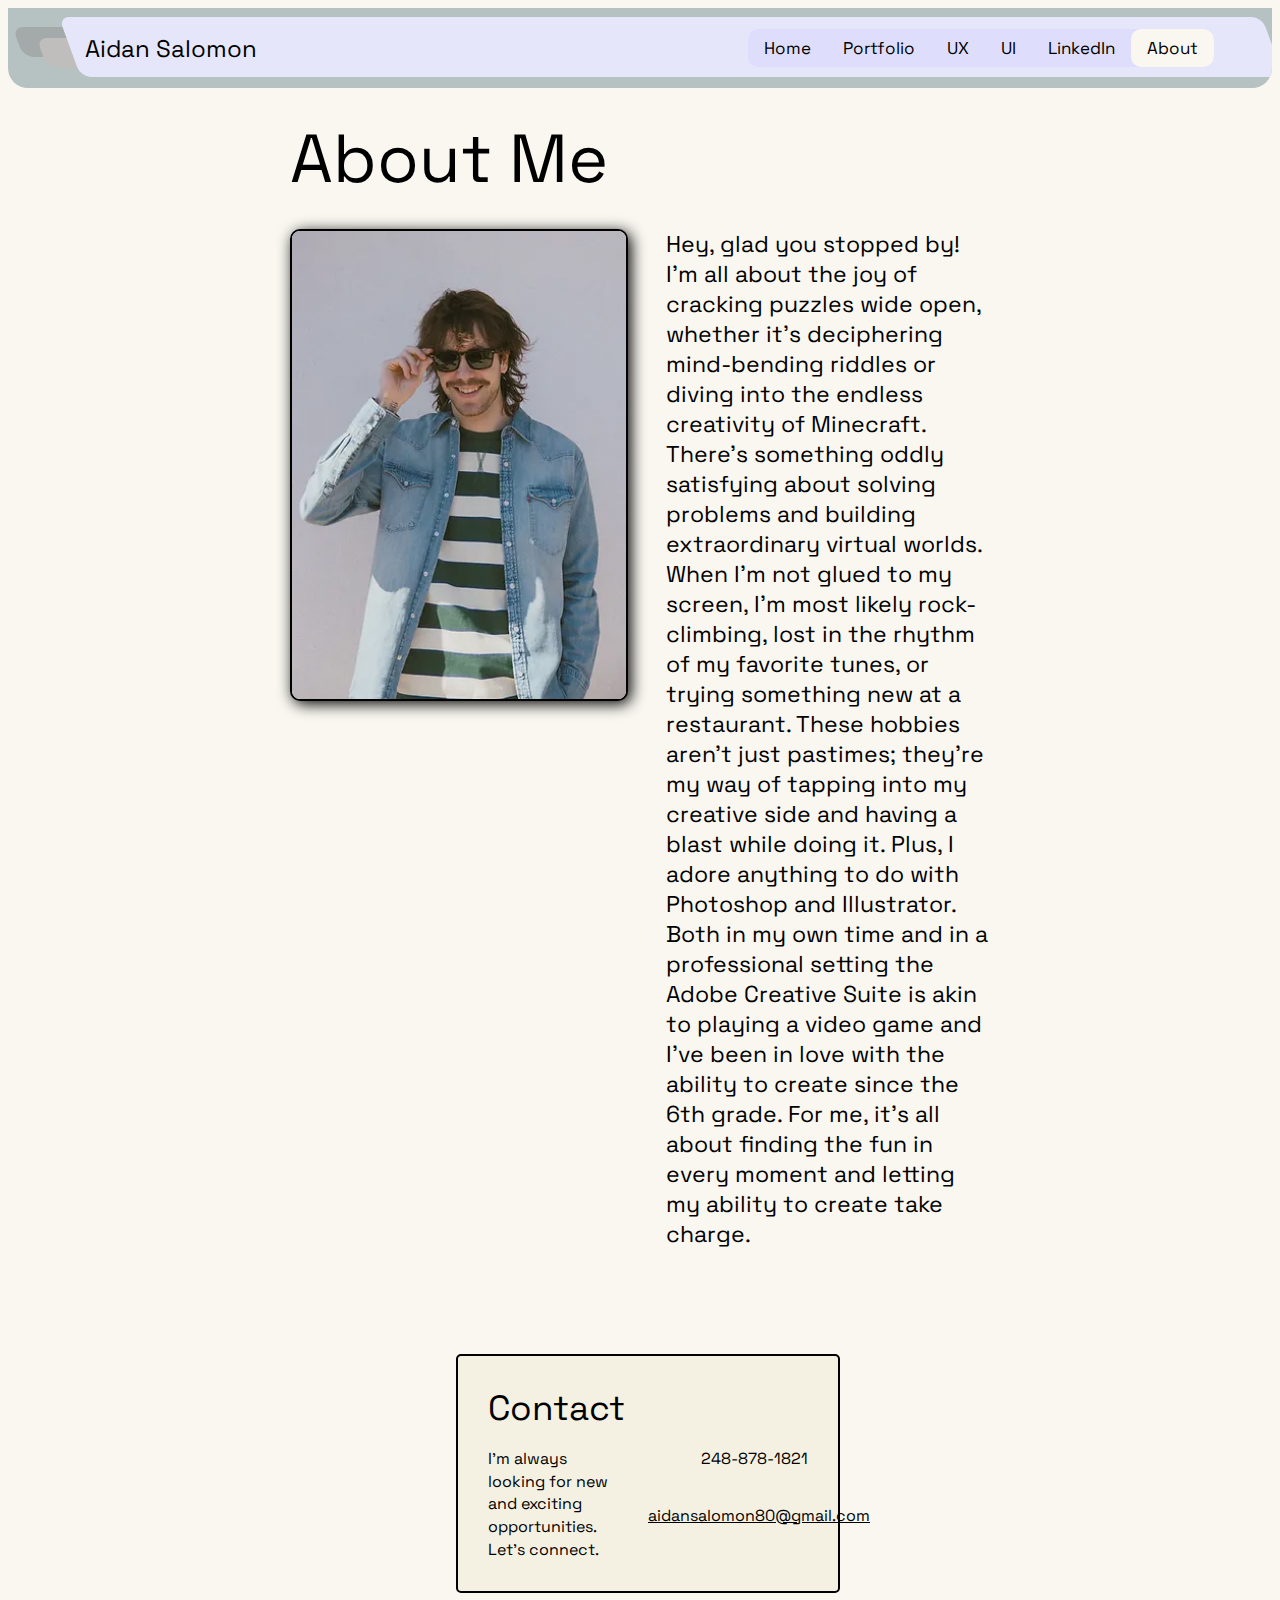
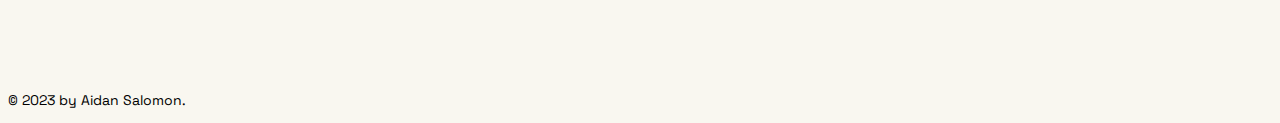
==== about.html @ 9d305261 "init" ====
<!DOCTYPE html>
<html>

<head>
    <!-- for the font Aidan show me hehe -->
    <link rel="preconnect" href="https://fonts.googleapis.com">
    <link rel="preconnect" href="https://fonts.gstatic.com" crossorigin>
    <link href="https://fonts.googleapis.com/css2?family=Space+Grotesk:wght@300&display=swap" rel="stylesheet">

    <title>
        About
    </title>

    <!-- Crucial apparently idk man -->
    <meta charset="utf-8">
    <meta name="viewport" content="width=device-width, initial-scale=1"/>

    <!-- style yeahhhhh -->
    <link rel="stylesheet" href="style.css"/>
</head>


<body>
    <div class="topNavBar">
        <div class="rectangle2">
            <div class="rectangle3"></div>
            <div class="rectangle4"></div>
        </div>
        <a class="title1" href="index.html">Aidan Salomon</a>

        <div class="topnavAbout">
            <a href="index.html">Home</a>
            <a href="portfolio.html">Portfolio</a>
            <a href="ux.html">UX</a>
            <a href="ui.html">UI</a>
            <a href="https://www.linkedin.com/in/aidan-salomon-3213531b6/" target="_blank">LinkedIn</a>
            <a class="active" href="about.html">About</a>
        </div>
    </div>


    <div class="aboutContent">
        
            <div class="aboutHeader">
                About Me
            </div>

            <div></div>

            <div>
                <img class="image2" src="images/aid2.png" alt="Image2">
            </div>

            <div class="aboutPara">
                Hey, glad you stopped by! I'm all about the joy of cracking 
                puzzles wide open, whether it's deciphering mind-bending riddles 
                or diving into the endless creativity of Minecraft. 
                There's something oddly satisfying about solving problems 
                and building extraordinary virtual worlds. When I'm not glued 
                to my screen, I'm most likely rock-climbing, lost 
                in the rhythm of my favorite tunes, or trying something 
                new at a restaurant. These hobbies aren't just pastimes; 
                they're my way of tapping into my creative side and 
                having a blast while doing it. Plus, I adore anything to 
                do with Photoshop and Illustrator. Both in my own time 
                and in a professional setting the Adobe Creative Suite 
                is akin to playing a video game and I've been in love with 
                the ability to create since the 6th grade. For me, it's all 
                about finding the fun in every moment and letting my 
                ability to create take charge.
            </div>

    </div>
    <br><br><br><br><br>

    <div class="contactGrid">

        <div class="contactHeader">
            Contact
        </div>

        <div></div>

        <div class="contactText">
            I'm always looking for new and exciting opportunities. Let's connect.
        </div>

        <div class="contactInfo">
            248-878-1821
            <br>
            <a href="mailto:aidansalomon80@gmail.com?subject=Let's%20Connect!">
                <div>aidansalomon80@gmail.com</div>
                
            </a>
        </div>

    </div>



    <br><br><br><br>


    <p class="bottomText">© 2023 by Aidan Salomon.</p>

</body>




</html>
---- style.css ----
*{
    box-sizing: border-box;
    font-family: 'Space Grotesk', sans-serif;
    background-color: #F9F7F0;
}


.topNavBar{
    background-color: #B6C1C1;
    height: 80px;
    overflow-x: hidden;
    position: sticky;
    top: 0vh;
    border-bottom-left-radius: 20px;
    border-bottom-right-radius: 20px;
    display: flex;
    align-items: center;
    z-index: 1;
}

.rectangle2{
    width: 180px;
    height: 30px;
    position: absolute;
    left: 10px;
    top: 19px;
    background-color: #a4aaaa;
    transform: skew(20deg);
    border-radius: 10px;
}

.rectangle3{
    width: 180px;
    height: 30px;
    position: absolute;
    left: 20px;
    top: 11px;
    background-color: rgb(192, 189, 189);
    border-radius: 10px;
}

.rectangle4{
    width: 94vw;
    height: 60px;
    position: absolute;
    left: 50px;
    top: -10px;
    background-color: lavender;
    border-radius: 10px;
}

.title1 {
    position: absolute;
    z-index: 1;
    background-color: transparent;
    left: 6vw;
    font-family: 'Space Grotesk', sans-serif;
    font-size: 24px;
    text-decoration: none;
    color: black;
}

.topnav {
    position: absolute;
    z-index: 1;
    right: 5vh;
    overflow: hidden;
    background-color: rgb(222, 222, 252);
    border-radius: 10px;
}



  
/* Style the links inside the navigation bar */
.topnav a {
    float: left;
    color: #000000;
    text-align: center;
    padding: 8px 16px;
    font-size: 17px;
    text-decoration: none;
    transition: 0.4s;
    border-radius: 10px;
    background-color: transparent;
}
  
/* Change the color of links on hover */
.topnav a:hover {
    background-color: #B6C1C1;
    color: black;
    box-shadow: 2px 5px 100px black;
}
  
 /* Add a color to the active/current link */
.topnav a.active {
    background-color: #F9F7F0;
    color: black;
}


/* ABOUT PAGE TOPNAV SHIT */
.topnavAbout {
    position: absolute;
    z-index: 1;
    right: 6.5vh;
    overflow: hidden;
    background-color: rgb(222, 222, 252);
    border-radius: 10px;
}

.topnavAbout a {
    float: left;
    color: #000000;
    text-align: center;
    padding: 8px 16px;
    font-size: 17px;
    text-decoration: none;
    transition: 0.4s;
    border-radius: 10px;
    background-color: transparent;
}

.topnavAbout a:hover {
    background-color: #B6C1C1;
    color: black;
    box-shadow: 2px 5px 100px black;
}
  
 /* Add a color to the active/current link */
.topnavAbout a.active {
    background-color: #F9F7F0;
    color: black;
}






.sect1{
    margin-top: 5vh;
    margin-left: 21vw;
    margin-right: 21vw;
    display: grid;
    grid-template-columns: repeat(2, 1fr);
    justify-content: center;
    /* border: 3px solid blue; */
}

.header1{
    font-size: 80px;
    margin: 0px;
    /* border: 3px solid blue; */

}

.para1{
    border-radius: 10px;
    margin-right: 5%;
    margin-bottom: 0px;
    font-size: 35px;
    /* border: 3px solid blue; */

}

.imgDiv{
    margin-left: 7dvw;
    /* border: 3px solid blue; */

}

.img1{
    display: block;
    margin: 0px;
    border: 2px solid black;
    border-radius: 10px;
    box-shadow: 3px 3px 15px black;
    transition: 0.5s;
}

.img1:hover{
    transition: 0.5s;
    margin-top: 10px;
}



/* SECTION 2 */

.sect2{
    align-items: center;
    display: grid;
    grid-template-columns: repeat(3, 1fr);
    justify-content: center;
    /* border: 3px solid blue; */
}

.words2{
    border-width: 3px;
    /* border: 3px solid blue; */
}

.header2{
    font-size: 70px;
    margin: 0px;
    text-align: center;
}

.para2{
    margin-bottom: 20px;
    font-size: 35px;
    width: 50dvw;
}

.para2 a{
    text-decoration: none;
    color: black;
}

.para2 a:hover{
    color: rgb(134, 134, 213);
    transition: 0.3s;
}

.sect2Spam{
    font-style: italic;
    font-size: 12px;
    margin-right: 50px;
    opacity: 0.5;
}

.sect2SpamHidden{
    color: transparent;
    margin-left: 50px;
    margin-right: 50px;
}

.sect2SpamHidden p{
    box-shadow: 30px 5px 100px #E7E6E2;
    border-radius: 50px;
}

.portfolioButton{
    display: flex;
    justify-content: center;
    grid-template-columns: repeat(1, 1fr);
    /* border: 3px solid red; */
    text-decoration: none;
    z-index: 0;
}

.portfolioButton a{
    text-decoration: none;
}

.circle{
    background-color: lavender;
    border: 2px solid black;
    position: relative;
    transition: 0.3s;
    width: 7vw;
    height: 6vh;
    border-radius: 40px;
    text-align: center;
    box-shadow: 10px 5px 15px black;
}

.circle p{
    background-color: transparent;
    position: relative;
    color: black;
    font-size: 24px;
    height: 30px;
    top: -11px;
    font-family: 'Space Grotesk', serif;
}

.circle:hover{
    transition: 0.3s;
    background-color: #B6C1C1;
}

.sect2SpamUX{
    font-style: italic;
    font-size: 12px;
    opacity: 0.25;
    margin-left: 150px;
    background-image: linear-gradient(#F9F7F0, #B6C1C1, #F9F7F0);
    border-radius: 100px;
}

.sect2SpamUX p{
    background-color: transparent;
}

.flowerSect{
    display: grid;
    grid-template-columns: 20% 60% 20%;
}

.sect2SpamUI{
    font-style: italic;
    font-size: 12px;
    margin-right: 150px;
    text-align: right;
    opacity: 0.25;
    background-image: linear-gradient(#F9F7F0, #B6C1C1, #F9F7F0);
    border-radius: 100px;
}
.sect2SpamUI p{
    background-color: transparent;
}

.sect3Img{
    text-align: center;
    /* border: 3px solid black; */
}


/* Real section 3 */



.sect3{
    display: grid;
    grid-template-columns: 49.5% 0.5% 50%;
}

.col1{
    text-align: center;
}

.uxShit h1{
    font-size: 70px;
}

.uxShit p{
    margin-left: 5vw;
    margin-right: 4vw;
    font-size: 35px;
    text-align: left;
    padding-bottom: 9.8vh;
}

.uxButton{
    width: 4vw;
    margin-left: 22vw;
}

.uxButton a{
    text-decoration: none;
}

.circleUX{
    background-color: lavender;
    border: 2px solid black;
    transition: 0.3s;
    width: 4vw;
    height: 6vh;
    border-radius: 40px;
    text-align: center;
    box-shadow: 10px 5px 15px black;
    margin-bottom: 30px;

}

.circleUX p{
    background-color: transparent;
    position: relative;
    color: black;
    font-size: 24px;
    top: -11px;
    font-family: 'Space Grotesk', serif;
    /* border: 3px solid black; */
}

.circleUX:hover{
    transition: 0.3s;
    background-color: #B6C1C1;
}


/* .uxImage{
    padding-top: 2vh;
} */


.col2{
    background-color: black;
    width: 1px;
    height: 80vh;
    margin-top: 100px;
}




.col3{
    text-align: center;
}

.uiShit h1{
    font-size: 70px;
}

.uiShit p{
    margin-left: 5vw;
    margin-right: 4vw;
    font-size: 35px;
    text-align: left;
}

.uiButton{
    width: 4vw;
    margin-left: 22vw;
}

.uiButton a{
    text-decoration: none;
}

.circleUI{
    background-color: lavender;
    border: 2px solid black;
    transition: 0.3s;
    width: 4vw;
    height: 6vh;
    border-radius: 40px;
    text-align: center;
    box-shadow: 10px 5px 15px black;
    margin-bottom: 30px;
}

.circleUI p{
    background-color: transparent;
    position: relative;
    color: black;
    font-size: 24px;
    top: -11px;
    font-family: 'Space Grotesk', serif;
    /* border: 3px solid black; */
}

.circleUI:hover{
    transition: 0.3s;
    background-color: #B6C1C1;
}

.uiImage{
    padding-top: 5vh;
}

.bottomText{
    font-size: 14px;
}




/* ABOUT PAGE ABOUT PAGE ABOUT PAGE ABOPUT PAGE */

.aboutContent{
    margin-top: 3vh;
    /* border: 3px solid black; */

    display: grid;
    grid-template-columns: 1fr 2fr;
    margin-left: 22vw;
    margin-right: 22vw;
}

.aboutHeader{
    /* border: 3px solid black; */
    margin-bottom: 3vh;
    font-size: 68px;
}

.aboutPara{
    /* border: 3px solid black; */
    font-size: 23px;

    margin-left: 3vw;
}

.aboutContent img{
    /* border: 3px solid black; */
    border: 2px solid black;
    border-radius: 10px;
    box-shadow: 3px 3px 15px black;
    height: auto;
    width: 338px;
    display: block;
}

.contactGrid{
    display: grid;
    grid-template-columns: 50% 50%;
    width: 30vw;
    margin-left: 35vw;
    border: 2px solid black;
    padding: 30px;
    background-color: #F4F0E2;
    border-radius: 5px;
}

.contactGrid div, .contactGrid a{
    background-color: transparent;
}

.contactHeader{
    font-size: 35px;
    margin-bottom: 2vh;
}

.contactText{
    width: 75%;
    line-height: 0.6cm;
}

.contactInfo{
    display: grid;
    grid-template-columns: 100%;
    line-height: 0.6cm;
    text-align: right;
}

.contactInfo a{
    color: black;
    text-decoration: underline;
}

.contactInfo a div:hover{
    color: rgb(134, 134, 213);
    transition: 0.5s;
    font-size: 18px;
}

.contactInfo a div{
    display: inline-block;
    transition: 0.3s;
    text-decoration: underline;
}
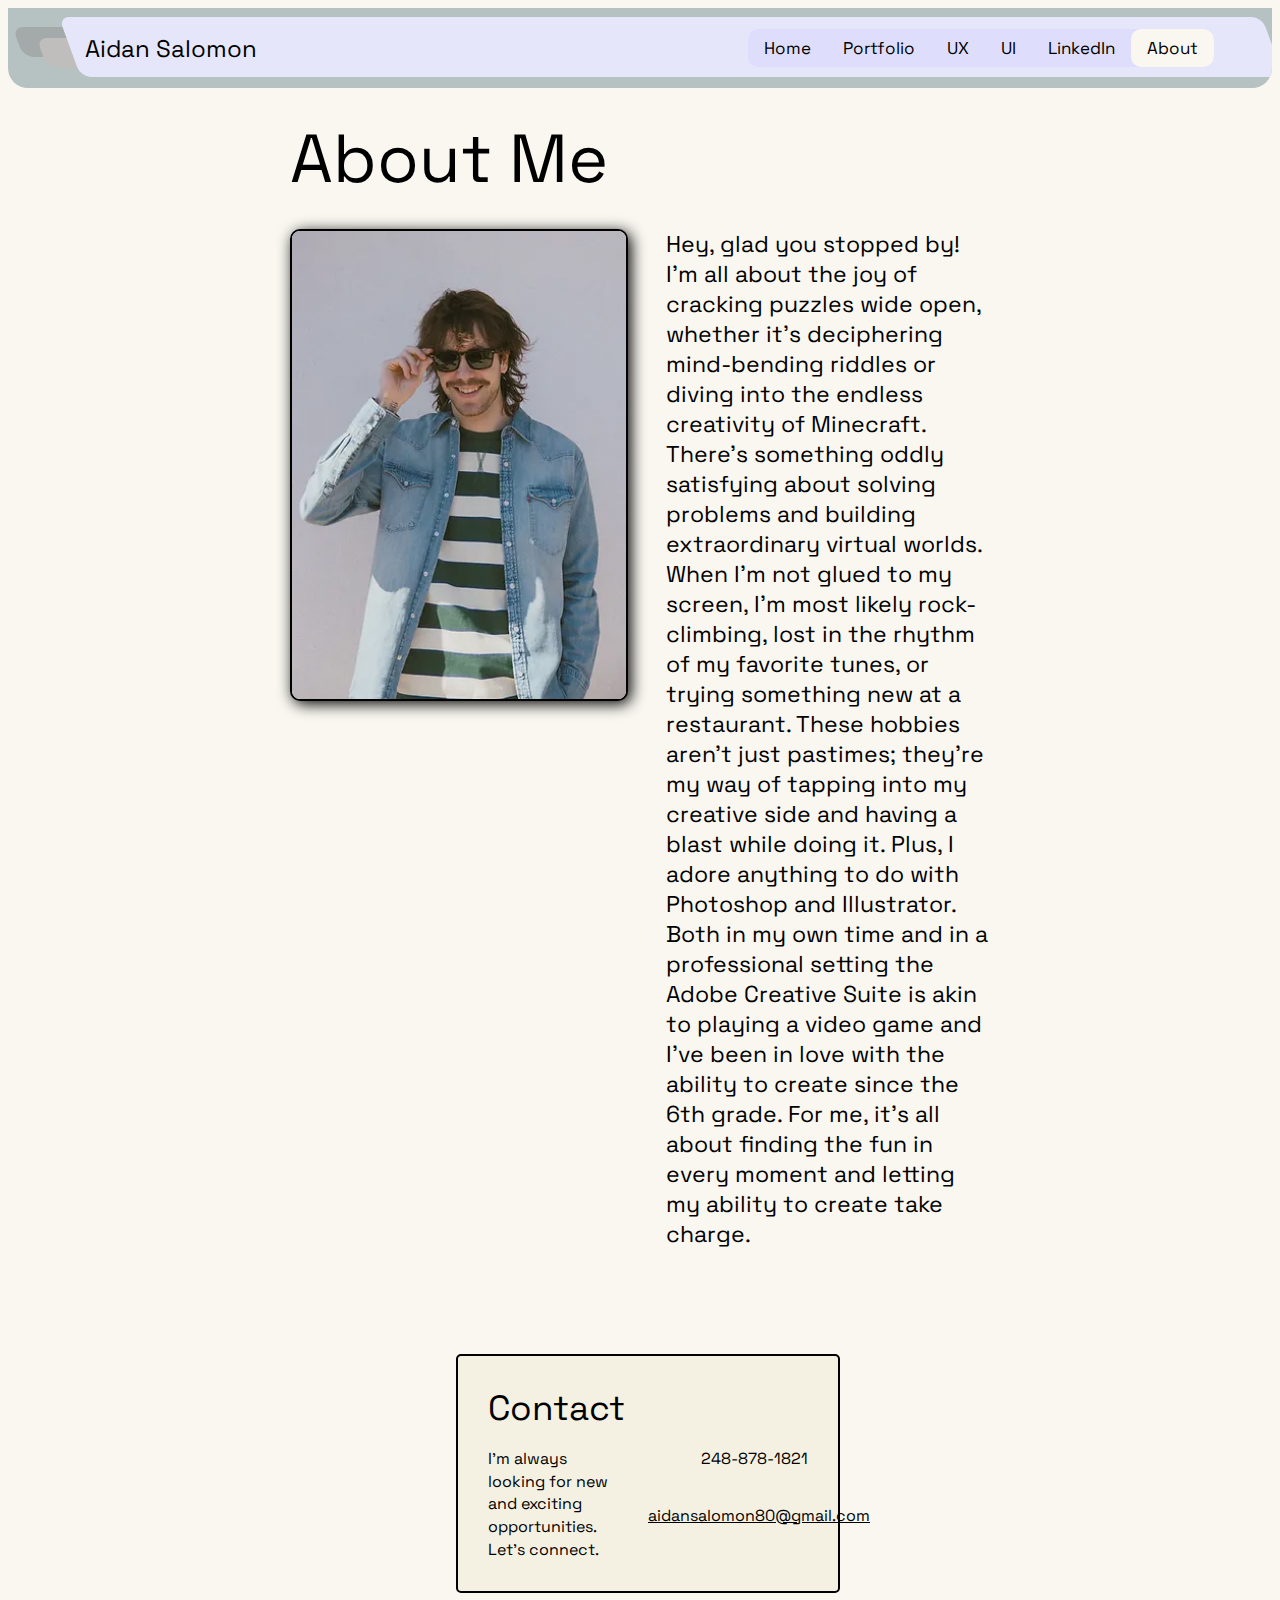
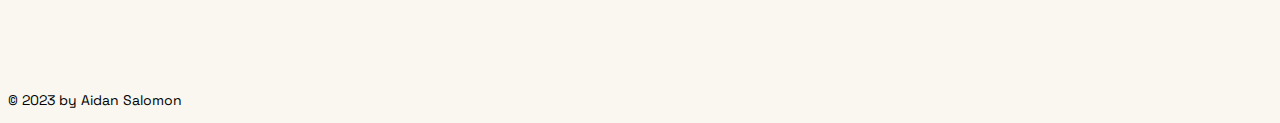
==== commit 838406df: "more bs" ====
--- a/about.html
+++ b/about.html
@@ -101,7 +101,7 @@
     <br><br><br><br>
 
 
-    <p class="bottomText">© 2023 by Aidan Salomon.</p>
+    <p class="bottomText">© 2023 by Aidan Salomon</p>
 
 </body>
 
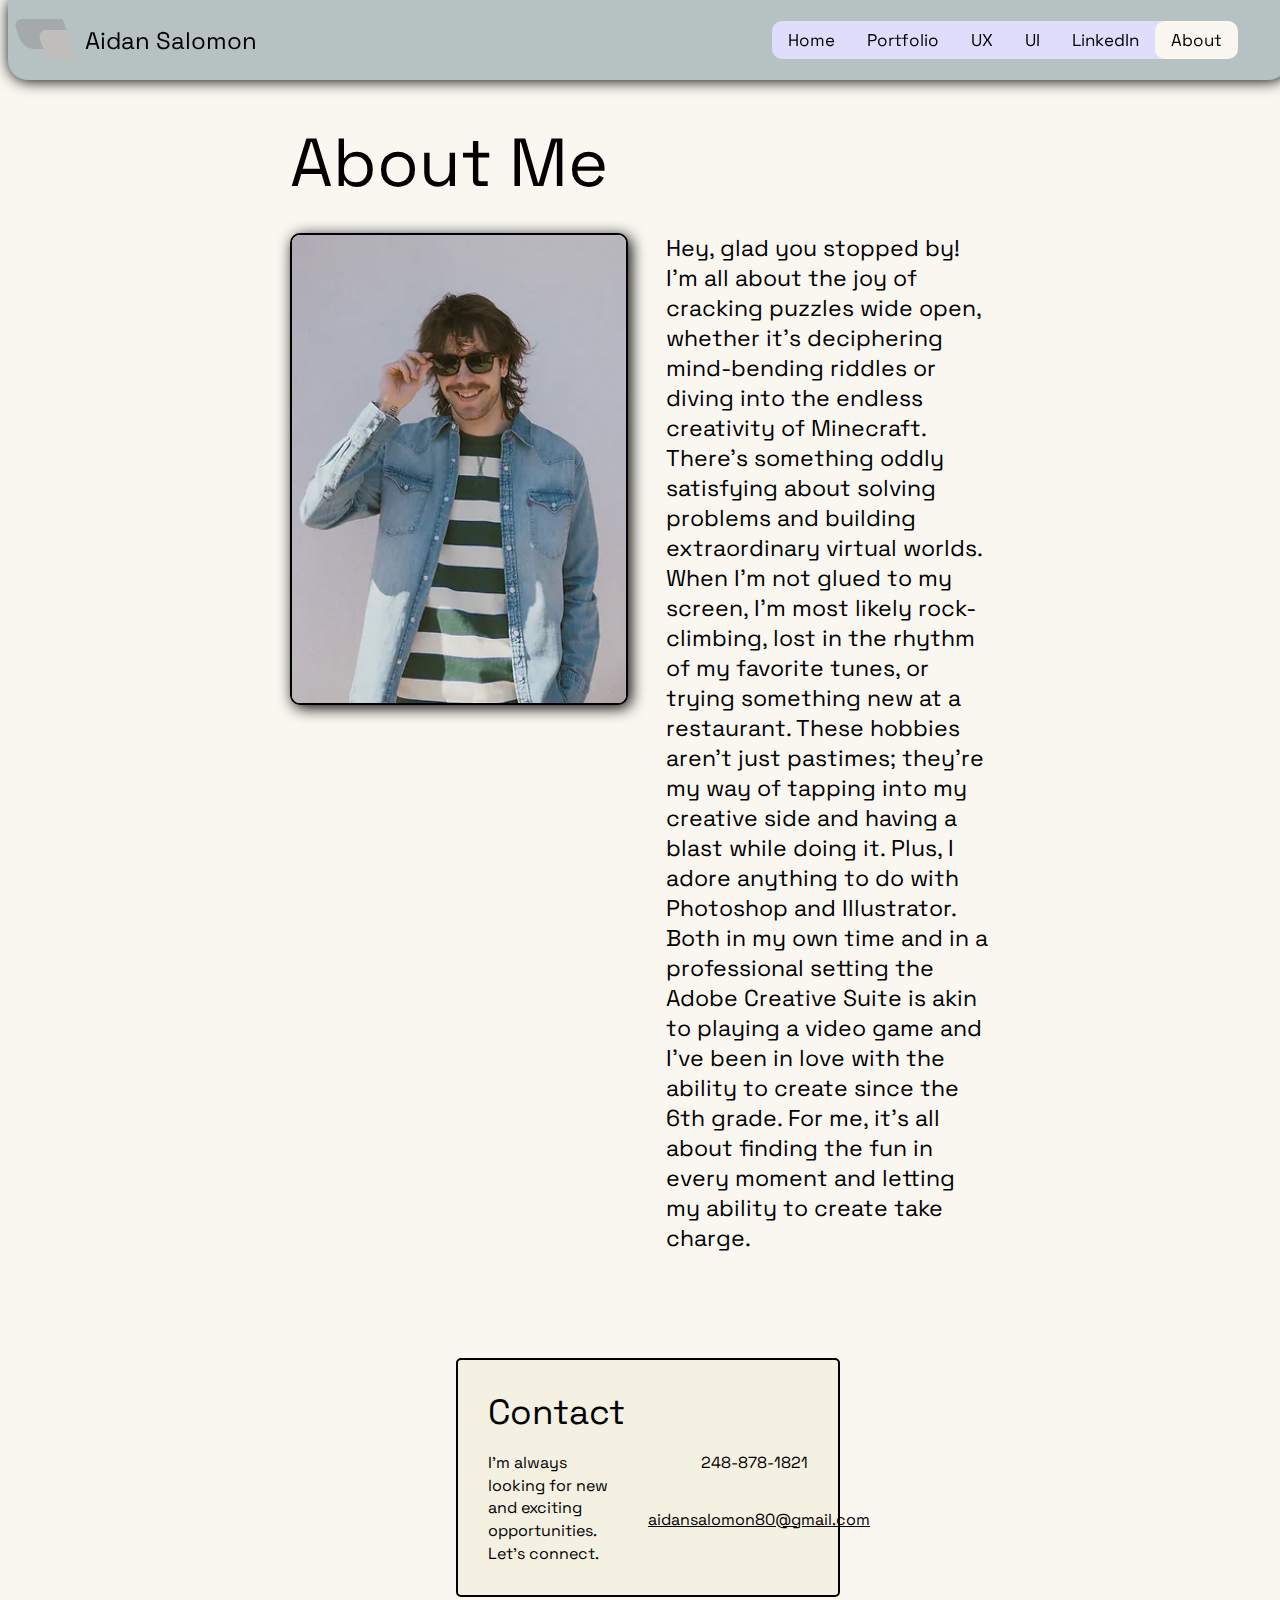
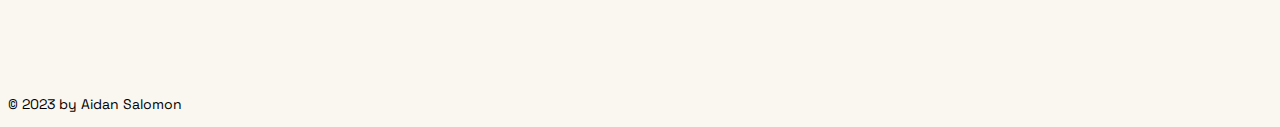
==== commit bd6adb45: "portfolio page added" ====
--- a/about.html
+++ b/about.html
@@ -28,7 +28,7 @@
         </div>
         <a class="title1" href="index.html">Aidan Salomon</a>
 
-        <div class="topnavAbout">
+        <div class="topnav">
             <a href="index.html">Home</a>
             <a href="portfolio.html">Portfolio</a>
             <a href="ux.html">UX</a>
@@ -38,6 +38,7 @@
         </div>
     </div>
 
+    <div><br><br><br><br></div>
 
     <div class="aboutContent">
         
--- a/style.css
+++ b/style.css
@@ -4,18 +4,23 @@
     background-color: #F9F7F0;
 }
 
+.body{
+    overflow-x: hidden; 
+}
 
 .topNavBar{
     background-color: #B6C1C1;
     height: 80px;
+    width: 100%;
     overflow-x: hidden;
-    position: sticky;
-    top: 0vh;
+    position: fixed;
+    top: 0px;
     border-bottom-left-radius: 20px;
     border-bottom-right-radius: 20px;
     display: flex;
     align-items: center;
     z-index: 1;
+    box-shadow: 1px 1px 15px black;
 }
 
 .rectangle2{
@@ -45,7 +50,7 @@
     position: absolute;
     left: 50px;
     top: -10px;
-    background-color: lavender;
+    background-color: #B6C1C1;
     border-radius: 10px;
 }
 
@@ -63,7 +68,7 @@
 .topnav {
     position: absolute;
     z-index: 1;
-    right: 5vh;
+    right: 50px;
     overflow: hidden;
     background-color: rgb(222, 222, 252);
     border-radius: 10px;
@@ -100,7 +105,7 @@
 
 
 /* ABOUT PAGE TOPNAV SHIT */
-.topnavAbout {
+/* .topnavAbout {
     position: absolute;
     z-index: 1;
     right: 6.5vh;
@@ -127,11 +132,10 @@
     box-shadow: 2px 5px 100px black;
 }
   
- /* Add a color to the active/current link */
 .topnavAbout a.active {
     background-color: #F9F7F0;
     color: black;
-}
+}  */
 
 
 
@@ -139,7 +143,7 @@
 
 
 .sect1{
-    margin-top: 5vh;
+    margin-top: 10vh;
     margin-left: 21vw;
     margin-right: 21vw;
     display: grid;
@@ -540,4 +544,334 @@
     display: inline-block;
     transition: 0.3s;
     text-decoration: underline;
-}+}
+
+
+
+
+/* PORTFOLIO PAGE PORTFOLIO PAGE PORTFOLIO PAGE PORTFOLIO PAGE PORTFOLIO PAGE PORTFOLIO PAGE PORTFOLIO PAGE PORTFOLIO PAGE PORTFOLIO PAGE PORTFOLIO PAGE PORTFOLIO PAGE  */
+/* PORTFOLIO PAGE PORTFOLIO PAGE PORTFOLIO PAGE PORTFOLIO PAGE PORTFOLIO PAGE PORTFOLIO PAGE PORTFOLIO PAGE PORTFOLIO PAGE PORTFOLIO PAGE PORTFOLIO PAGE PORTFOLIO PAGE  */
+/* PORTFOLIO PAGE PORTFOLIO PAGE PORTFOLIO PAGE PORTFOLIO PAGE PORTFOLIO PAGE PORTFOLIO PAGE PORTFOLIO PAGE PORTFOLIO PAGE PORTFOLIO PAGE PORTFOLIO PAGE PORTFOLIO PAGE  */
+/* PORTFOLIO PAGE PORTFOLIO PAGE PORTFOLIO PAGE PORTFOLIO PAGE PORTFOLIO PAGE PORTFOLIO PAGE PORTFOLIO PAGE PORTFOLIO PAGE PORTFOLIO PAGE PORTFOLIO PAGE PORTFOLIO PAGE  */
+
+
+
+.portGrid{
+    display: grid;
+    grid-template-columns: 50% 50%;
+    column-gap: 0px;
+    text-align: center;
+}
+
+.portGrid a{
+    text-decoration: none;
+    background-color: transparent;
+}
+
+.paint a{
+    color: black;
+}
+
+.sculpt a{
+    color: white;
+}
+
+.event a{
+    color: black;
+}
+
+.photoAndGraphic a{
+    color: white;
+}
+
+
+.portGrid div:nth-child(even){
+    background-color: #1E1E1C;
+    color: white;
+} 
+
+.filler1{
+    height: 15vh;
+}
+
+.filler3{
+    text-align: left;
+}
+
+.portHeader{
+    margin-left: 7vw;
+    text-align: left;
+    font-size: 60px;
+    width: 30vw;
+    /* border: 3px solid red; */
+}
+
+.portPara{
+    font-size: 22px;
+    padding-left: 7vw;
+    text-align: left;
+    padding-bottom: 10vh;
+    /* border: 3px solid red; */
+}
+
+.portPara p{
+    font-size: 12px;
+    background-color: #1E1E1C;
+}
+
+.portGrid img{
+    width: 35vw;
+    height: auto;
+    border: 2px solid;
+}
+
+.portGrid img:nth-child(even){
+    border-color: white;
+}
+
+.photoAndGraphic{
+    background-color: #1E1E1C;
+}
+
+.photo{
+    background-color: transparent;
+    margin-bottom: 15vh;
+}
+
+/* .paintImg:hover{
+    opacity: 0.3;
+} */
+
+
+
+.paint a nav{
+    margin-left: 7vw;
+    background-color: transparent;
+    width: 35vw;
+    position: relative;
+    top: -50vh;
+    opacity: 0;
+    transition: 0.2s;
+    font-size: 50px;
+}
+
+.sculpt a nav{
+    margin-left: 7vw;
+    background-color: transparent;
+    width: 35vw;
+    position: relative;
+    top: -50vh;
+    opacity: 0;
+    transition: 0.2s;
+    font-size: 50px;
+}
+
+.event a nav{
+    margin-left: 7vw;
+    background-color: transparent;
+    width: 35vw;
+    position: relative;
+    top: -55vh;
+    opacity: 0;
+    transition: 0.2s;
+    font-size: 50px;
+}
+
+.photo a nav{
+    margin-left: 7vw;
+    background-color: transparent;
+    width: 35vw;
+    position: relative;
+    top: -28vh;
+    opacity: 0;
+    transition: 0.2s;
+    font-size: 50px;
+}
+
+.graphic a nav{
+    margin-left: 7vw;
+    background-color: transparent;
+    width: 35vw;
+    position: relative;
+    top: -38vh;
+    opacity: 0;
+    transition: 0.2s;
+    font-size: 50px;
+}
+
+.portGrid a:hover img{
+    opacity: 0.5;
+    transition: 0.5s;
+}
+
+.portGrid a:hover nav{
+    opacity: 1;
+    transition: 0.5s;
+}
+
+
+
+
+/* .portCol1 a{
+    text-decoration: none;
+    color: black;
+    background-color: transparent;
+}
+
+.portCol2 a{
+    text-decoration: none;
+    color: black;
+    background-color: transparent;
+    color: white;
+    width: 36vw;
+    margin-left: 7vw;
+}
+
+.portCol1{
+    display: grid;
+    grid-template-columns: 100%;
+    background-color: transparent;
+    text-align: center;
+    padding: 150px 0px 150px 0px;
+    width: 36vw;
+    margin-left: 6.5vw;
+}
+
+.portCol2{
+    display: grid;
+    grid-template-columns: 100%;
+    background-color: #1E1E1C;
+    height: 100%;
+    text-align: center;
+    padding: 150px 0px 150px 0px;
+    width: 50vw;
+}
+
+
+.portHeader{
+    font-size: 60px;
+    text-align: left;
+}
+
+.portPara{
+    background-color: transparent;
+    text-align: left;
+    color: white;
+    margin-left: 7vw;
+    width: 30vw;
+    font-size: 20px;
+}
+
+.portPara p{
+    font-style: italic;
+    background-color: transparent;
+    font-size: 14px;
+}
+
+
+
+.portItem1:hover .paintImg{
+    opacity: 0.5;
+    transition: 0.5s;
+}
+
+.portItem1:hover .middleText1{
+    opacity: 1.0;
+    transition: 0.5s;
+}
+
+.middleText1{
+    opacity: 0;
+    position: relative;
+    top: -50vh;
+    background-color: transparent;
+    transition: 0.3s;
+}
+
+.portText1{
+    background-color: transparent;
+    font-size: 50px;
+}
+
+.paintImg{
+    width: 35vw;
+    height: auto;
+    transition: 0.3s;
+    border: 2px solid black;
+    border-top-width: 1px;
+}
+
+
+
+
+
+.sculptImg{
+    width: 35vw;
+    height: auto;
+    transition: 0.2s;
+    border: 2px solid white;
+
+}
+
+.portItem2:hover .sculptImg{
+    opacity: 0.5;
+    transition: 0.5s;
+}
+
+.portItem2:hover .middleText2{
+    opacity: 1.0;
+    transition: 0.5s;
+}
+
+.middleText2{
+    opacity: 0;
+    position: relative;
+    top: -50vh;
+    background-color: transparent;
+    transition: 0.3s;
+}
+
+.portText2{
+    background-color: transparent;
+    font-size: 50px;
+}
+
+.portItem2{
+    background-color: transparent;
+    width: 36vw;
+}
+
+
+
+
+
+.portItem3:hover .eventImg{
+    opacity: 0.5;
+    transition: 0.5s;
+}
+
+.portItem3:hover .middleText3{
+    opacity: 1.0;
+    transition: 0.5s;
+}
+
+.middleText3{
+    opacity: 0;
+    position: relative;
+    top: -50vh;
+    background-color: transparent;
+    transition: 0.3s;
+}
+
+.portText3{
+    background-color: transparent;
+    font-size: 50px;
+}
+
+.eventImg{
+    width: 35vw;
+    height: auto;
+    transition: 0.3s;
+    border: 2px solid black;
+    border-top-width: 1px;
+} */